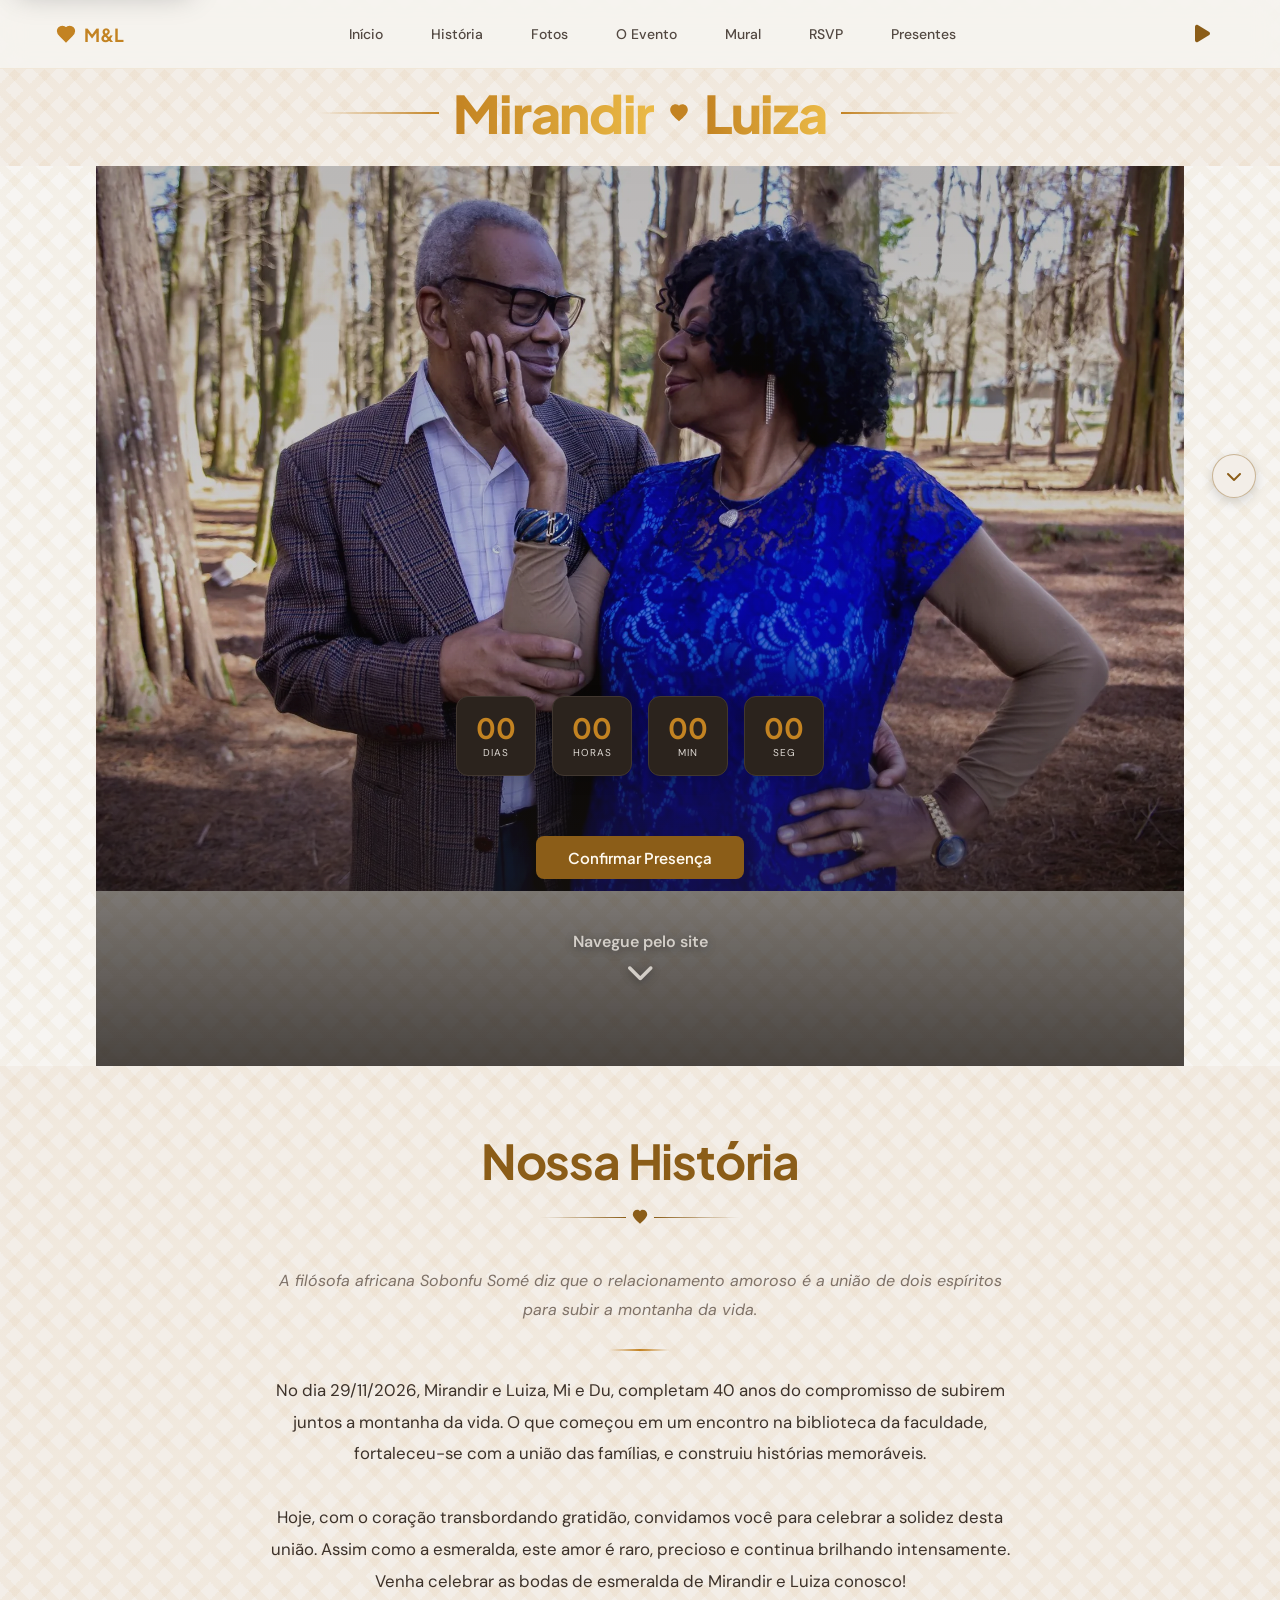
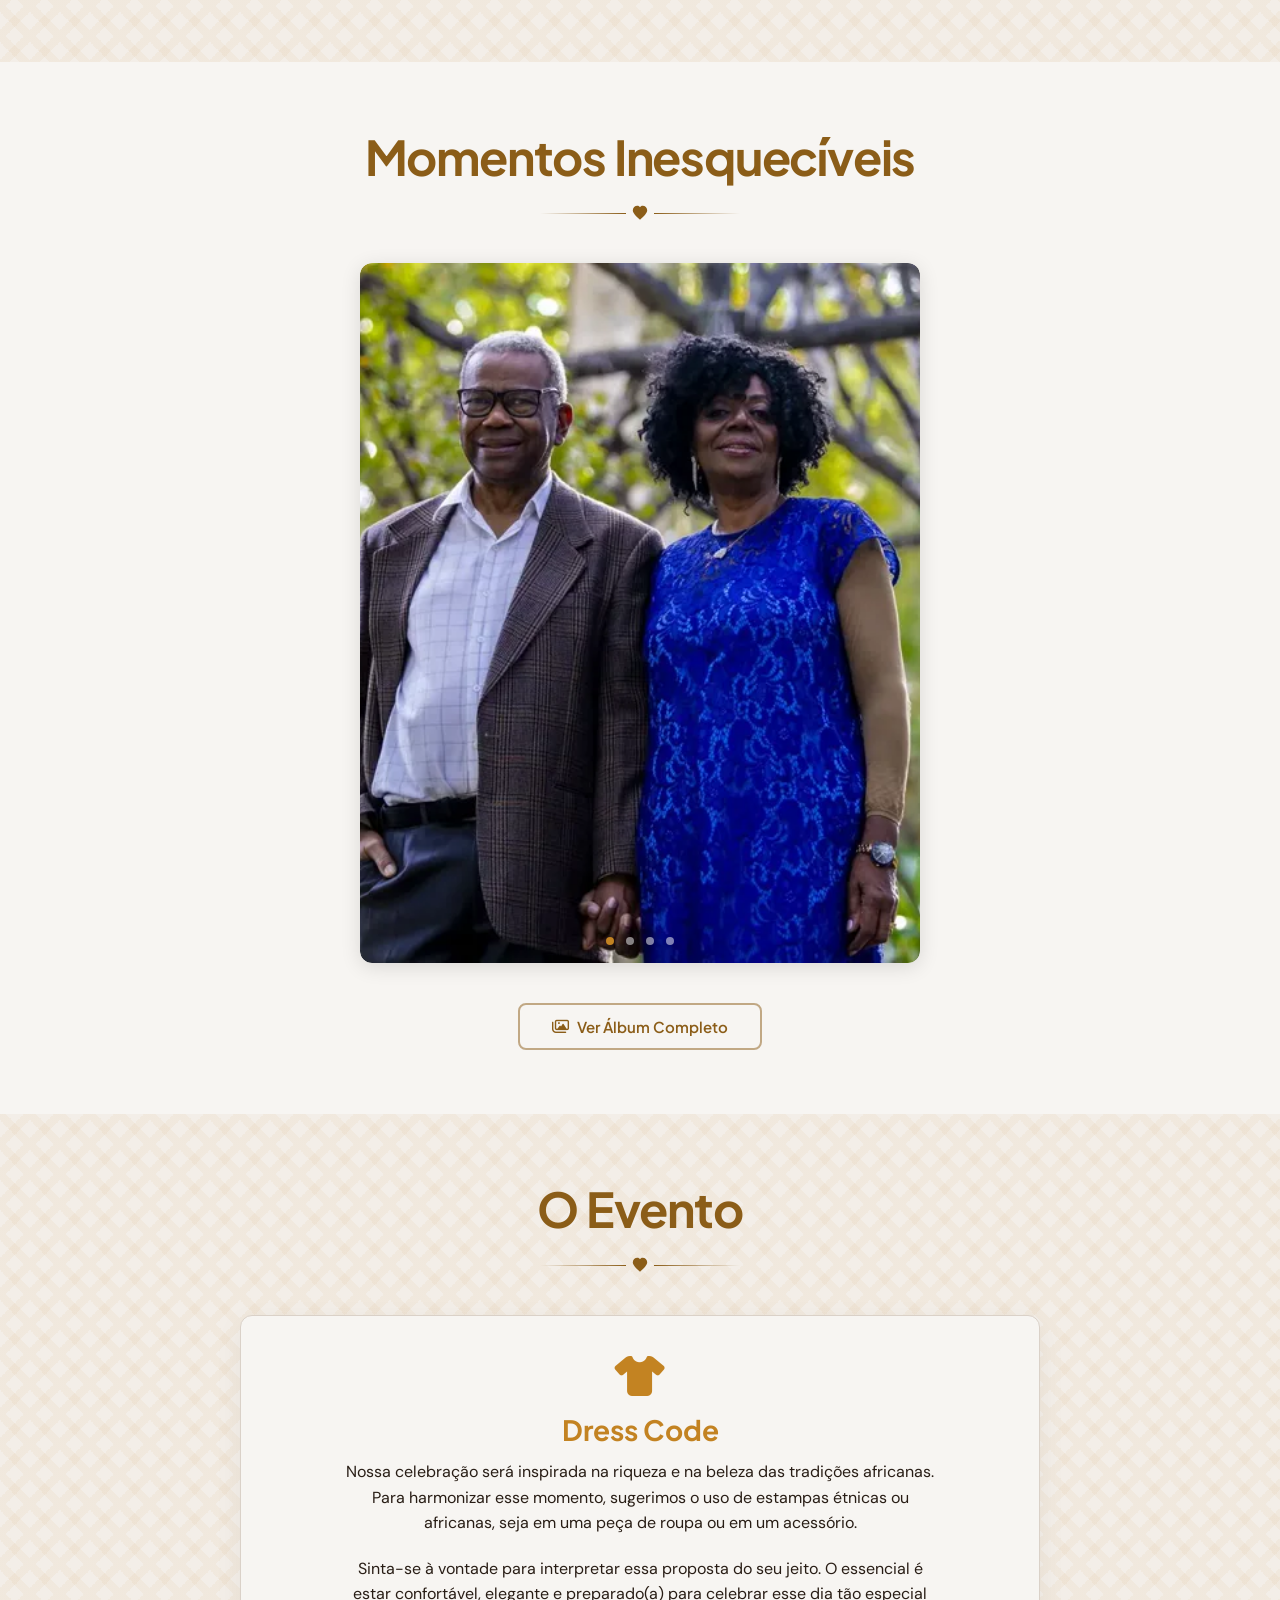
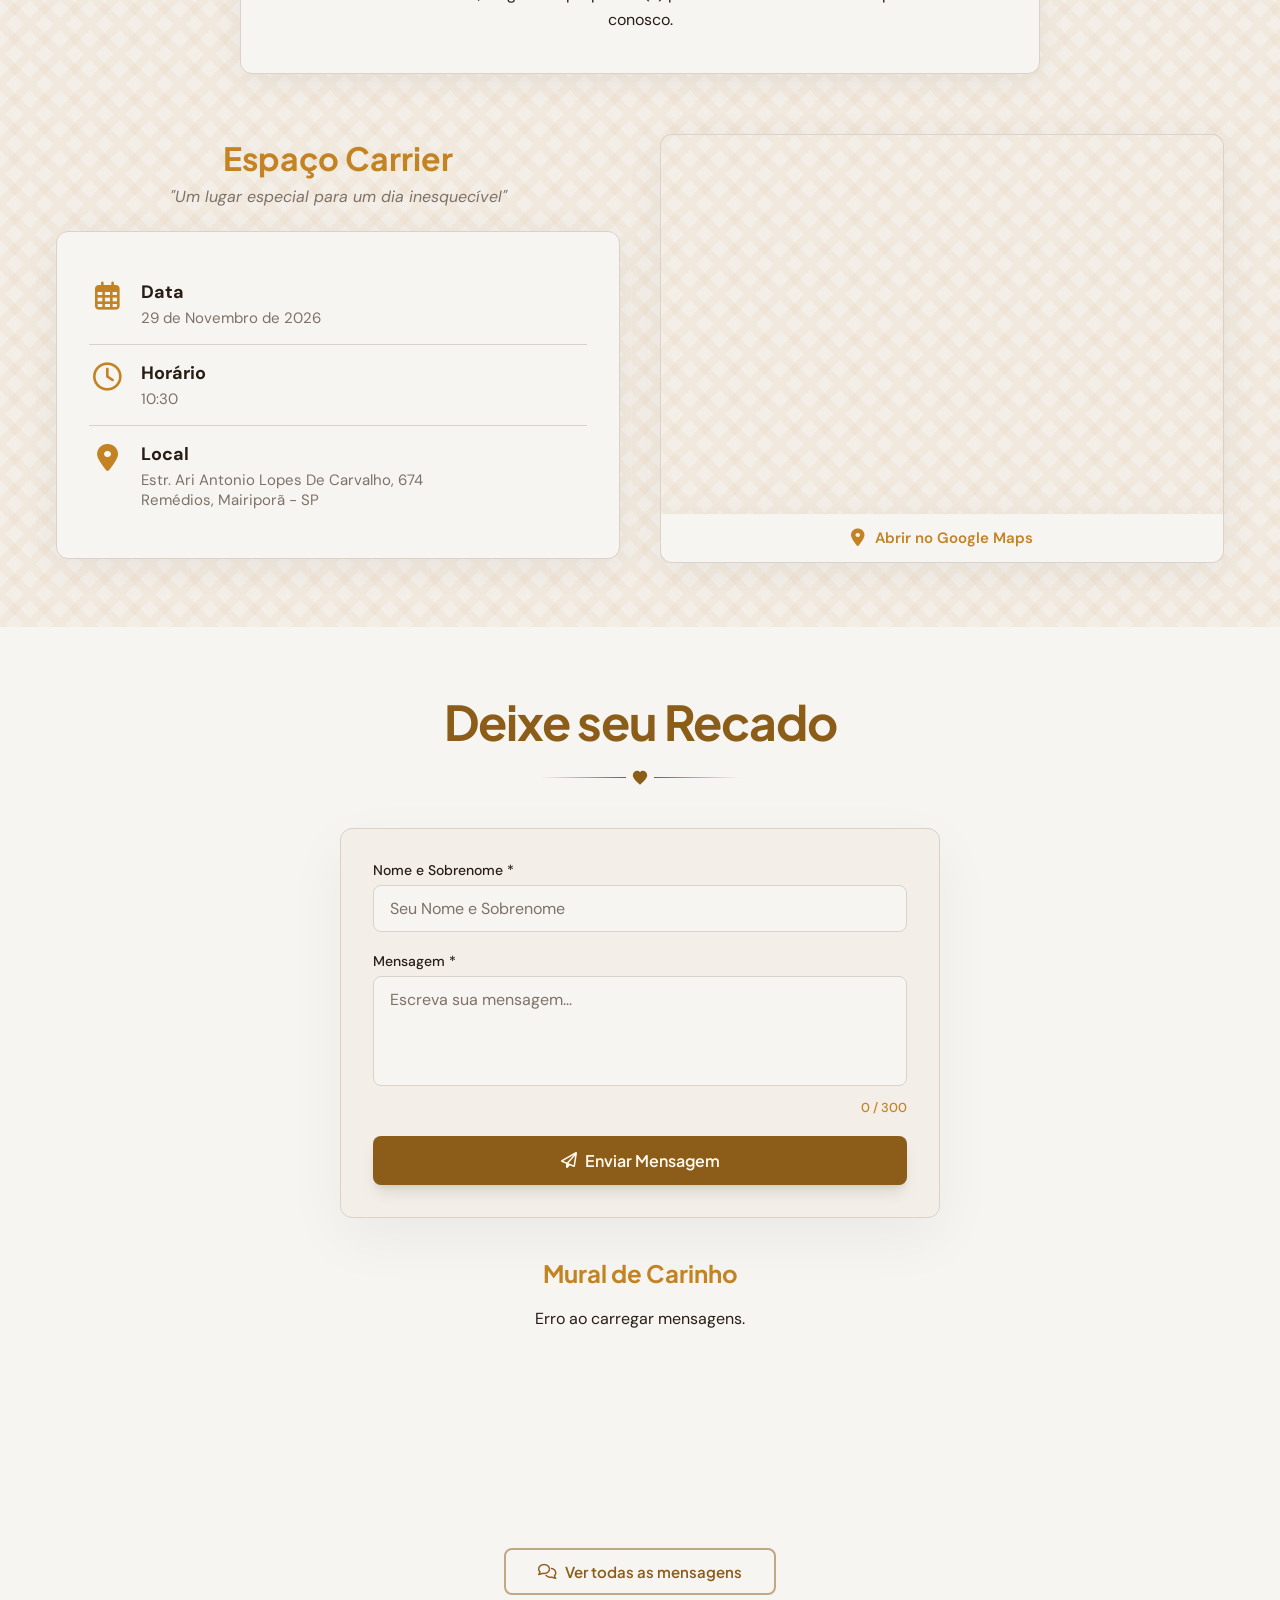
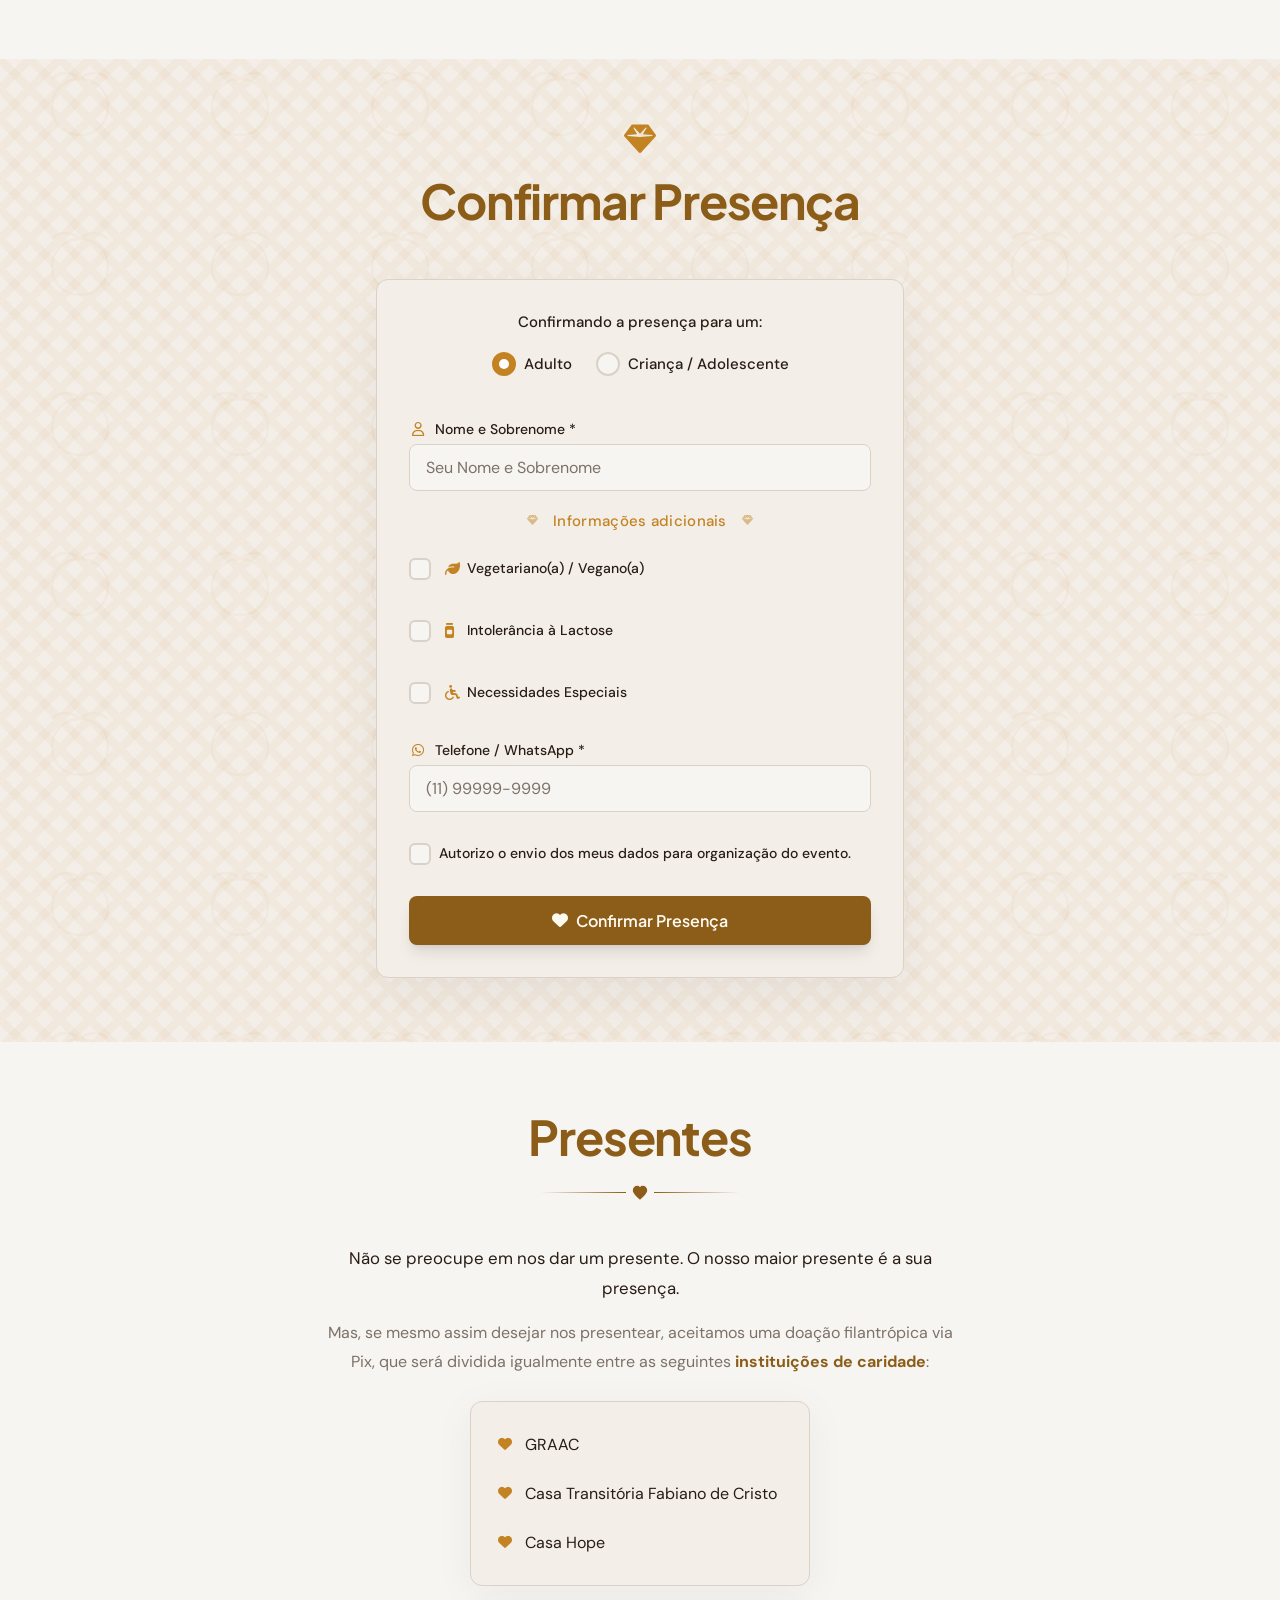
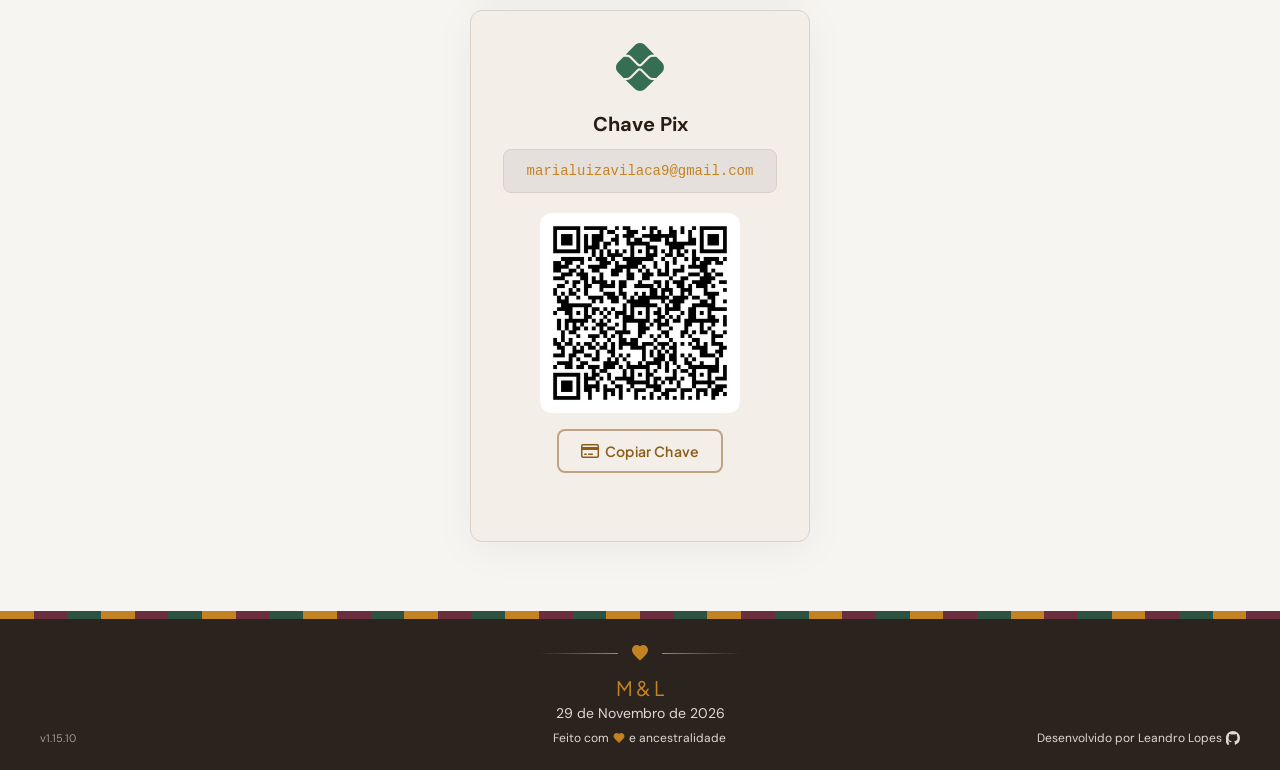
==== index.html @ 74cecc44 "site: Bodas de Esmeralda M&L v1.15.10 Convite estatico (index, galeria, mural) + nginx + README + ar" ====
<!DOCTYPE html>
<html lang="pt-BR">
<head>
    <meta charset="UTF-8">
    <meta name="viewport" content="width=device-width, initial-scale=1.0, viewport-fit=cover">
    <!-- CSP definida no servidor (nginx/security-headers.conf) -->
    <meta name="description" content="Bodas de Esmeralda - M & L celebram 40 anos de amor. Confirme sua presença e participe deste momento especial.">
    <title>Bodas de Esmeralda - M & L</title>
    <link rel="icon" href="./public/img/akoma.svg" type="image/svg+xml">

    <link rel="preconnect" href="https://fonts.googleapis.com">
    <link rel="preconnect" href="https://fonts.gstatic.com" crossorigin>
    <link rel="preconnect" href="https://cdnjs.cloudflare.com" crossorigin>
    <link rel="preload" as="image" href="./public/img/banner.webp" type="image/webp" media="(min-width: 481px)" fetchpriority="high">
    <link rel="preload" as="image" href="./public/img/banner_mobile.webp" type="image/webp" media="(max-width: 480px)" fetchpriority="high">
    <link href="https://fonts.googleapis.com/css2?family=DM+Sans:opsz,wght@9..40,400;9..40,500;9..40,600&family=Plus+Jakarta+Sans:wght@600;700;800&display=swap" rel="stylesheet">
    <link rel="preload" href="https://cdnjs.cloudflare.com/ajax/libs/font-awesome/6.4.0/css/all.min.css" as="style" integrity="sha384-iw3OoTErCYJJB9mCa8LNS2hbsQ7M3C0EpIsO/H5+EGAkPGc6rk+V8i04oW/K5xq0" crossorigin="anonymous">
    <link rel="stylesheet" href="https://cdnjs.cloudflare.com/ajax/libs/font-awesome/6.4.0/css/all.min.css" integrity="sha384-iw3OoTErCYJJB9mCa8LNS2hbsQ7M3C0EpIsO/H5+EGAkPGc6rk+V8i04oW/K5xq0" crossorigin="anonymous" media="print" onload="this.media='all'">
    <noscript><link rel="stylesheet" href="https://cdnjs.cloudflare.com/ajax/libs/font-awesome/6.4.0/css/all.min.css" integrity="sha384-iw3OoTErCYJJB9mCa8LNS2hbsQ7M3C0EpIsO/H5+EGAkPGc6rk+V8i04oW/K5xq0" crossorigin="anonymous"></noscript>
    <link rel="stylesheet" href="./src/css/main.css">
</head>
<body>
    <a class="skip-link" href="#conteudo">Pular para conteúdo</a>

    <div id="splash" class="splash">
        <div class="splash-pattern"></div>
        <div class="splash-content">
            <i aria-hidden="true" class="fas fa-gem splash-gem"></i>
            <h1 class="splash-names gold-shimmer">M & L</h1>
            <p class="splash-sub">Bodas de Esmeralda · 40 Anos</p>
            <div class="splash-bar"><div class="splash-bar-fill"></div></div>
        </div>
    </div>

    <audio id="bg-music" loop preload="none">
        <source src="./public/media/andanca-beth-carvalho.mp3" type="audio/mpeg">
    </audio>

    <header class="navbar" id="navbar">
        <div class="container nav-inner">
            <div class="logo">
                <a href="#inicio" class="nav-logo"><svg aria-hidden="true" focusable="false" xmlns="http://www.w3.org/2000/svg" width="20" height="20" viewBox="0 0 24 24" fill="currentColor" stroke="currentColor" stroke-width="2"><path d="M19 14c1.49-1.46 3-3.21 3-5.5A5.5 5.5 0 0 0 16.5 3c-1.76 0-3 .5-4.5 2-1.5-1.5-2.74-2-4.5-2A5.5 5.5 0 0 0 2 8.5c0 2.3 1.5 4.05 3 5.5l7 7Z"/></svg>M&L</a>
            </div>
            <nav class="nav-menu desktop-menu" aria-label="Navegação principal">
                <a href="#inicio">Início</a>
                <a href="#historia">História</a>
                <a href="#fotos">Fotos</a>
                <a href="#evento">O Evento</a>
                <a href="#mensagens">Mural</a>
                <a href="#rsvp">RSVP</a>
                <a href="#presentes">Presentes</a>
            </nav>
            <div class="nav-actions">
                <button id="music-btn" class="music-control-nav" aria-label="Tocar Música"><i aria-hidden="true" class="fas fa-play"></i></button>
                <button class="nav-toggle" id="nav-toggle" aria-label="Abrir Menu" aria-expanded="false" aria-controls="nav-mobile"><i aria-hidden="true" class="fas fa-bars"></i></button>
            </div>
        </div>
        <nav class="nav-mobile" id="nav-mobile" aria-label="Menu móvel">
            <a href="#inicio">Início</a>
            <a href="#historia">História</a>
            <a href="#fotos">Fotos</a>
            <a href="#evento">O Evento</a>
            <a href="#mensagens">Mural</a>
            <a href="#rsvp">RSVP</a>
            <a href="#presentes">Presentes</a>
        </nav>
    </header>

    <section class="hero-title-area african-pattern" id="conteudo" tabindex="-1">
        <div class="container text-center">
            <div class="hero-title-divider">
                <span class="hero-divider-line hero-divider-left"></span>
                <span class="hero-title gold-shimmer">Mirandir</span>
                <svg aria-hidden="true" focusable="false" xmlns="http://www.w3.org/2000/svg" width="20" height="20" viewBox="0 0 100 100" fill="currentColor" class="hero-heart"><path d="M50 88 C25 65 10 50 10 35 C10 20 22 10 35 10 C42 10 48 14 50 18 C52 14 58 10 65 10 C78 10 90 20 90 35 C90 50 75 65 50 88Z"/></svg>
                <span class="hero-title gold-shimmer">Luiza</span>
                <span class="hero-divider-line hero-divider-right"></span>
            </div>
        </div>
    </section>

    <section id="inicio" class="hero african-pattern">
        <div class="hero-bg"></div>
        <div class="hero-overlay"></div>
        <div class="container hero-content reveal">

            <div class="countdown" id="countdown" role="timer" aria-label="Contagem regressiva para 29 de novembro de 2026 às 10h30" aria-live="off" aria-atomic="true">
                <div class="count-box"><span id="days">00</span><span class="count-label">Dias</span></div>
                <div class="count-box"><span id="hours">00</span><span class="count-label">Horas</span></div>
                <div class="count-box"><span id="minutes">00</span><span class="count-label">Min</span></div>
                <div class="count-box"><span id="seconds">00</span><span class="count-label">Seg</span></div>
            </div>
            <p id="countdown-status" class="visually-hidden" role="status" aria-live="polite">Contagem regressiva para 29 de novembro de 2026.</p>
            <a href="#rsvp" class="btn-primary btn-hero-rsvp">Confirmar Presença</a>
            <div class="hero-scroll-hint">
                <span>Navegue pelo site</span>
                <i aria-hidden="true" class="fas fa-chevron-down"></i>
            </div>
        </div>
    </section>

    <section id="historia" class="historia reveal african-pattern">
        <div class="container text-center">
            <h2 class="section-title gold-shimmer">Nossa História</h2>
            <div class="section-divider"></div>
            <div class="historia-text">
                <p class="historia-quote">A filósofa africana Sobonfu Somé diz que o relacionamento amoroso é a união de dois espíritos para subir a montanha da vida.</p>
                <div class="historia-separator"></div>
                <p>No dia 29/11/2026, Mirandir e Luiza, Mi e Du, completam 40 anos do compromisso de subirem juntos a montanha da vida. O que começou em um encontro na biblioteca da faculdade, fortaleceu-se com a união das famílias, e construiu histórias memoráveis.</p>
                <p>Hoje, com o coração transbordando gratidão, convidamos você para celebrar a solidez desta união. Assim como a esmeralda, este amor é raro, precioso e continua brilhando intensamente. Venha celebrar as bodas de esmeralda de Mirandir e Luiza conosco!</p>
            </div>
        </div>
    </section>

    <section id="fotos" class="fotos reveal">
        <div class="container">
            <div class="text-center">
                <h2 class="section-title gold-shimmer">Momentos Inesquecíveis</h2>
                <div class="section-divider"></div>
            </div>
            <div class="gallery-slideshow" id="gallery-grid" role="region" aria-roledescription="carrossel" aria-label="Fotos do casal">
                <div class="slideshow-track">
                    <div class="gallery-item slideshow-slide active" tabindex="0" role="button" aria-label="Ampliar foto 1 do casal"><img src="./public/img/inicio/1.webp" srcset="./public/img/inicio/1-480.webp 480w, ./public/img/inicio/1-800.webp 800w, ./public/img/inicio/1.webp 1200w" sizes="(max-width: 560px) 100vw, 560px" width="1200" height="800" decoding="async" alt="Foto 1 do casal" loading="lazy"><div class="gallery-overlay"><i aria-hidden="true" class="fas fa-search-plus"></i></div></div>
                    <div class="gallery-item slideshow-slide" tabindex="0" role="button" aria-label="Ampliar foto 2 do casal"><img src="./public/img/inicio/2.webp" srcset="./public/img/inicio/2-480.webp 480w, ./public/img/inicio/2-800.webp 800w, ./public/img/inicio/2.webp 1200w" sizes="(max-width: 560px) 100vw, 560px" width="1200" height="800" decoding="async" alt="Foto 2 do casal" loading="lazy"><div class="gallery-overlay"><i aria-hidden="true" class="fas fa-search-plus"></i></div></div>
                    <div class="gallery-item slideshow-slide" tabindex="0" role="button" aria-label="Ampliar foto 3 do casal"><img src="./public/img/inicio/3.webp" srcset="./public/img/inicio/3-480.webp 480w, ./public/img/inicio/3-800.webp 800w, ./public/img/inicio/3.webp 800w" sizes="(max-width: 560px) 100vw, 560px" width="800" height="1200" decoding="async" alt="Foto 3 do casal" loading="lazy"><div class="gallery-overlay"><i aria-hidden="true" class="fas fa-search-plus"></i></div></div>
                    <div class="gallery-item slideshow-slide" tabindex="0" role="button" aria-label="Ampliar foto 4 do casal"><img src="./public/img/inicio/4.webp" srcset="./public/img/inicio/4-480.webp 480w, ./public/img/inicio/4-800.webp 800w, ./public/img/inicio/4.webp 1200w" sizes="(max-width: 560px) 100vw, 560px" width="1200" height="800" decoding="async" alt="Foto 4 do casal" loading="lazy"><div class="gallery-overlay"><i aria-hidden="true" class="fas fa-search-plus"></i></div></div>
                </div>
                <button type="button" class="slideshow-prev" aria-label="Foto anterior" aria-controls="gallery-grid"><i aria-hidden="true" class="fas fa-chevron-left"></i></button>
                <button type="button" class="slideshow-next" aria-label="Próxima foto" aria-controls="gallery-grid"><i aria-hidden="true" class="fas fa-chevron-right"></i></button>
                <div class="slideshow-dots" role="tablist" aria-label="Escolher foto">
                    <button type="button" class="dot active" role="tab" aria-selected="true" aria-label="Ir para foto 1"></button>
                    <button type="button" class="dot" role="tab" aria-selected="false" aria-label="Ir para foto 2" tabindex="-1"></button>
                    <button type="button" class="dot" role="tab" aria-selected="false" aria-label="Ir para foto 3" tabindex="-1"></button>
                    <button type="button" class="dot" role="tab" aria-selected="false" aria-label="Ir para foto 4" tabindex="-1"></button>
                </div>
            </div>
            <div class="text-center gallery-cta">
                <a href="galeria" class="btn-outline"><i aria-hidden="true" class="far fa-images"></i> Ver Álbum Completo</a>
            </div>
        </div>
    </section>

    <section id="evento" class="evento reveal african-pattern">
        <div class="container">
            <div class="text-center">
                <h2 class="section-title gold-shimmer">O Evento</h2>
                <div class="section-divider"></div>
            </div>

            <div class="dress-code reveal">
                <i aria-hidden="true" class="fas fa-tshirt dress-code-icon"></i>
                <h3>Dress Code</h3>
                <p>Nossa celebração será inspirada na riqueza e na beleza das tradições africanas. Para harmonizar esse momento, sugerimos o uso de estampas étnicas ou africanas, seja em uma peça de roupa ou em um acessório.</p>
                <p>Sinta-se à vontade para interpretar essa proposta do seu jeito. O essencial é estar confortável, elegante e preparado(a) para celebrar esse dia tão especial conosco.</p>
            </div>

            <div class="evento-layout">
                <div class="evento-info">
                    <h3>Espaço Carrier</h3>
                    <p class="evento-quote">"Um lugar especial para um dia inesquecível"</p>
                    <div class="evento-card">
                        <div class="evento-row"><i aria-hidden="true" class="far fa-calendar-alt"></i><div><h4>Data</h4><p>29 de Novembro de 2026</p></div></div>
                        <div class="evento-row"><i aria-hidden="true" class="far fa-clock"></i><div><h4>Horário</h4><p>10:30</p></div></div>
                        <div class="evento-row"><i aria-hidden="true" class="fas fa-map-marker-alt"></i><div><h4>Local</h4><p>Estr. Ari Antonio Lopes De Carvalho, 674<br>Remédios, Mairiporã - SP</p></div></div>
                    </div>
                </div>
                <div class="evento-map-wrapper">
                    <div class="evento-map">
                        <iframe src="https://www.google.com/maps/embed?pb=!1m18!1m12!1m3!1d3658.917961914101!2d-46.52113722543329!3d-23.261838850684714!2m3!1f0!2f0!3f0!3m2!1i1024!2i768!4f13.1!3m3!1m2!1s0x94ceecca5fed8b2b%3A0x9acc98c808e44763!2sEspa%C3%A7o%20Carrier!5e0!3m2!1spt-BR!2sbr!4v1714493393282!5m2!1spt-BR!2sbr" allowfullscreen="" loading="lazy" referrerpolicy="no-referrer-when-downgrade" title="Mapa do Espaço Carrier"></iframe>
                    </div>
                    <a href="https://www.google.com/maps/search/?api=1&query=Espa%C3%A7o+Carrier+Mairipor%C3%A3+SP" target="_blank" rel="noopener" class="btn-maps-directions">
                        <i aria-hidden="true" class="fas fa-map-marker-alt"></i> Abrir no Google Maps
                    </a>
                </div>
            </div>
        </div>
    </section>

    <section id="mensagens" class="mural-section reveal">
        <div class="container text-center">
            <h2 class="section-title gold-shimmer">Deixe seu Recado</h2>
            <div class="section-divider"></div>

            <form id="msg-form" class="custom-form mural-form" novalidate>
                <div id="msg-erros" class="form-error-summary" role="alert" tabindex="-1" hidden></div>
                <div class="form-group">
                    <label for="msg-nome">Nome e Sobrenome *</label>
                    <input type="text" id="msg-nome" class="form-input" required placeholder="Seu Nome e Sobrenome" aria-describedby="msg-nome-erro" aria-invalid="false" maxlength="100" autocomplete="name">
                    <p id="msg-nome-erro" class="form-error" hidden>Informe seu nome e sobrenome.</p>
                </div>
                <div class="form-group">
                    <label for="msg-texto">Mensagem *</label>
                    <textarea id="msg-texto" rows="4" class="form-input" required maxlength="300" placeholder="Escreva sua mensagem..." aria-describedby="msg-texto-erro char-count" aria-invalid="false"></textarea>
                    <div id="char-count" class="char-counter" aria-live="polite">0 / 300</div>
                    <p id="msg-texto-erro" class="form-error" hidden>Escreva sua mensagem para o casal.</p>
                </div>
                <button type="submit" class="btn-primary btn-submit"><i aria-hidden="true" class="far fa-paper-plane"></i> Enviar Mensagem</button>
            </form>

            <h3 class="mural-subtitle">Mural de Carinho</h3>
            <div id="mural-container" class="mural-grid" data-limit="4">
                <p><i aria-hidden="true" class="fas fa-spinner fa-spin"></i> Carregando mensagens...</p>
            </div>

            <div class="text-center mural-cta">
                <a href="mural" class="btn-outline"><i aria-hidden="true" class="far fa-comments"></i> Ver todas as mensagens</a>
            </div>
        </div>
    </section>

    <section id="rsvp" class="rsvp reveal african-pattern">
        <div class="rsvp-bg"></div>
        <div class="container rsvp-inner">
            <div class="rsvp-header">
                <i aria-hidden="true" class="fas fa-gem rsvp-icon"></i>
                <h2 class="gold-shimmer">Confirmar Presença</h2>
            </div>
            <form id="rsvp-form" class="custom-form" novalidate>
                <div id="rsvp-erros" class="form-error-summary" role="alert" tabindex="-1" hidden></div>
                <div class="form-group radio-group-centered">
                    <label>Confirmando a presença para um:</label>
                    <div class="checkbox-group">
                        <label class="custom-radio"><input type="radio" name="tipo_convidado" id="radio-adulto" value="Adulto" checked><span class="radiomark"></span> Adulto</label>
                        <label class="custom-radio"><input type="radio" name="tipo_convidado" id="radio-crianca" value="Crianca"><span class="radiomark"></span> Criança / Adolescente</label>
                    </div>
                </div>

                <div id="bloco-adulto" class="fade-in">
                    <div class="form-group"><label for="nome-adulto"><i aria-hidden="true" class="far fa-user"></i> Nome e Sobrenome *</label><input type="text" id="nome-adulto" class="form-input" required placeholder="Seu Nome e Sobrenome" aria-describedby="nome-adulto-erro" aria-invalid="false" maxlength="120" autocomplete="name"><p id="nome-adulto-erro" class="form-error" hidden>Informe seu nome e sobrenome.</p></div>
                </div>

                <div id="bloco-crianca" class="bloco-crianca hidden">
                    <div class="form-group"><label for="nome-crianca"><i aria-hidden="true" class="fas fa-child"></i> Nome da Criança/Adolescente *</label><input type="text" id="nome-crianca" class="form-input" placeholder="Nome e Sobrenome" aria-describedby="nome-crianca-erro" aria-invalid="false" maxlength="120"><p id="nome-crianca-erro" class="form-error" hidden>Informe o nome da criança/adolescente.</p></div>
                    <div class="form-group">
                        <label for="idade-crianca"><i aria-hidden="true" class="fas fa-birthday-cake"></i> Idade *</label>
                        <select id="idade-crianca" class="form-input" aria-describedby="idade-crianca-erro" aria-invalid="false">
                            <option value="" selected disabled>Selecione a idade</option>
                            <option value="Menos de 1 ano">Menos de 1 ano</option>
                            <option value="1 ano">1 ano</option>
                            <option value="2 anos">2 anos</option>
                            <option value="3 anos">3 anos</option>
                            <option value="4 anos">4 anos</option>
                            <option value="5 anos">5 anos</option>
                            <option value="6 anos">6 anos</option>
                            <option value="7 anos">7 anos</option>
                            <option value="8 anos">8 anos</option>
                            <option value="9 anos">9 anos</option>
                            <option value="10 anos">10 anos</option>
                            <option value="11 anos">11 anos</option>
                            <option value="12 anos">12 anos</option>
                            <option value="13 anos">13 anos</option>
                            <option value="14 anos">14 anos</option>
                            <option value="15 anos">15 anos</option>
                            <option value="16 anos">16 anos</option>
                            <option value="17 anos">17 anos</option>
                        </select>
                        <p id="idade-crianca-erro" class="form-error" hidden>Selecione a idade.</p>
                    </div>
                    <div class="form-group"><label for="nome-responsavel"><i aria-hidden="true" class="fas fa-user-shield"></i> Nome do Responsável *</label><input type="text" id="nome-responsavel" class="form-input" placeholder="Nome do adulto responsável" aria-describedby="nome-responsavel-erro" aria-invalid="false" maxlength="120"><p id="nome-responsavel-erro" class="form-error" hidden>Informe o nome do responsável.</p></div>
                </div>

                <div class="form-group">
                    <label class="info-label-decorated">
                        <i aria-hidden="true" class="fas fa-gem"></i>
                        <span>Informações adicionais</span>
                        <i aria-hidden="true" class="fas fa-gem"></i>
                    </label>
                    <div class="checkbox-group checkbox-group-vertical">
                        <label class="custom-checkbox"><input type="checkbox" id="chk-vegetariano" value="Vegetariano(a) / Vegano(a)"><span class="checkmark"></span> <span class="chk-label"><i aria-hidden="true" class="fas fa-leaf pcd-icon"></i>Vegetariano(a) / Vegano(a)</span></label>
                        <label class="custom-checkbox"><input type="checkbox" id="chk-gluten" value="Intolerância à Lactose"><span class="checkmark"></span> <span class="chk-label"><i aria-hidden="true" class="fas fa-jar pcd-icon"></i>Intolerância à Lactose</span></label>
                        <label class="custom-checkbox"><input type="checkbox" id="chk-pcd" value="Necessidades Especiais"><span class="checkmark"></span> <span class="chk-label"><i aria-hidden="true" class="fas fa-wheelchair pcd-icon"></i>Necessidades Especiais</span></label>
                    </div>
                </div>

                <div class="form-group"><label for="contato"><i aria-hidden="true" class="fab fa-whatsapp"></i> Telefone / WhatsApp *</label><input type="tel" id="contato" class="form-input" required placeholder="(11) 99999-9999" maxlength="15" aria-describedby="contato-erro" aria-invalid="false" autocomplete="tel" inputmode="tel"><p id="contato-erro" class="form-error" hidden>Informe um telefone/WhatsApp válido com DDD.</p></div>

                <div class="form-group">
                    <label class="custom-checkbox lgpd-consent">
                        <input type="checkbox" id="lgpd-consent" aria-describedby="lgpd-erro" aria-invalid="false">
                        <span class="checkmark"></span>
                        Autorizo o envio dos meus dados para organização do evento.
                    </label>
                    <p id="lgpd-erro" class="form-error" hidden>É preciso autorizar o uso dos dados para confirmar presença.</p>
                </div>

                <button type="submit" class="btn-primary btn-submit"><i aria-hidden="true" class="fas fa-heart"></i> Confirmar Presença</button>

                <div id="rsvp-success-action" class="hidden rsvp-success-box"></div>
                <div id="rsvp-msg-action" class="hidden rsvp-success-box">
                    <h3 class="rsvp-success-title">Deixe uma mensagem carinhosa para o Casal<span class="rsvp-heart"><i aria-hidden="true" class="far fa-comment-dots"></i></span></h3>
                    <a href="#mensagens" class="btn-outline rsvp-success-link">Envie a Sua Mensagem</a>
                </div>
            </form>
        </div>
    </section>

    <section id="presentes" class="presentes reveal">
        <div class="container text-center">
            <h2 class="section-title gold-shimmer">Presentes</h2>
            <div class="section-divider"></div>
            <p class="presentes-desc">Não se preocupe em nos dar um presente. O nosso maior presente é a sua presença.</p>
            <p class="presentes-desc-sub">Mas, se mesmo assim desejar nos presentear, aceitamos uma doação filantrópica via Pix, que será dividida igualmente entre as seguintes <strong class="gold-shimmer">instituições de caridade</strong>:</p>
            <div class="instituicoes-card">
                <ul class="instituicoes-list">
                <li><i aria-hidden="true" class="fas fa-heart"></i> GRAAC</li>
                <li><i aria-hidden="true" class="fas fa-heart"></i> Casa Transitória Fabiano de Cristo</li>
                <li><i aria-hidden="true" class="fas fa-heart"></i> Casa Hope</li>
                </ul>
            </div>
            <div class="pix-card" id="pix-card"></div>
        </div>
    </section>

    <script defer src="https://cdn.jsdelivr.net/npm/canvas-confetti@1.9.3/dist/confetti.browser.min.js"></script>
    <script type="module" src="./src/js/pages/home.js"></script>
</body>
</html>
---- src/css/main.css ----
@import url('./base/variables.css');
@import url('./base/reset.css');

@import url('./components/buttons.css');
@import url('./components/forms.css');
@import url('./components/toast.css');
@import url('./components/navbar.css');
@import url('./components/footer.css');
@import url('./components/dialog.css');

@import url('./sections/hero.css');
@import url('./sections/history.css');
@import url('./sections/gallery.css');
@import url('./sections/event.css');
@import url('./sections/mural.css');
@import url('./sections/rsvp.css');
@import url('./sections/presents.css');
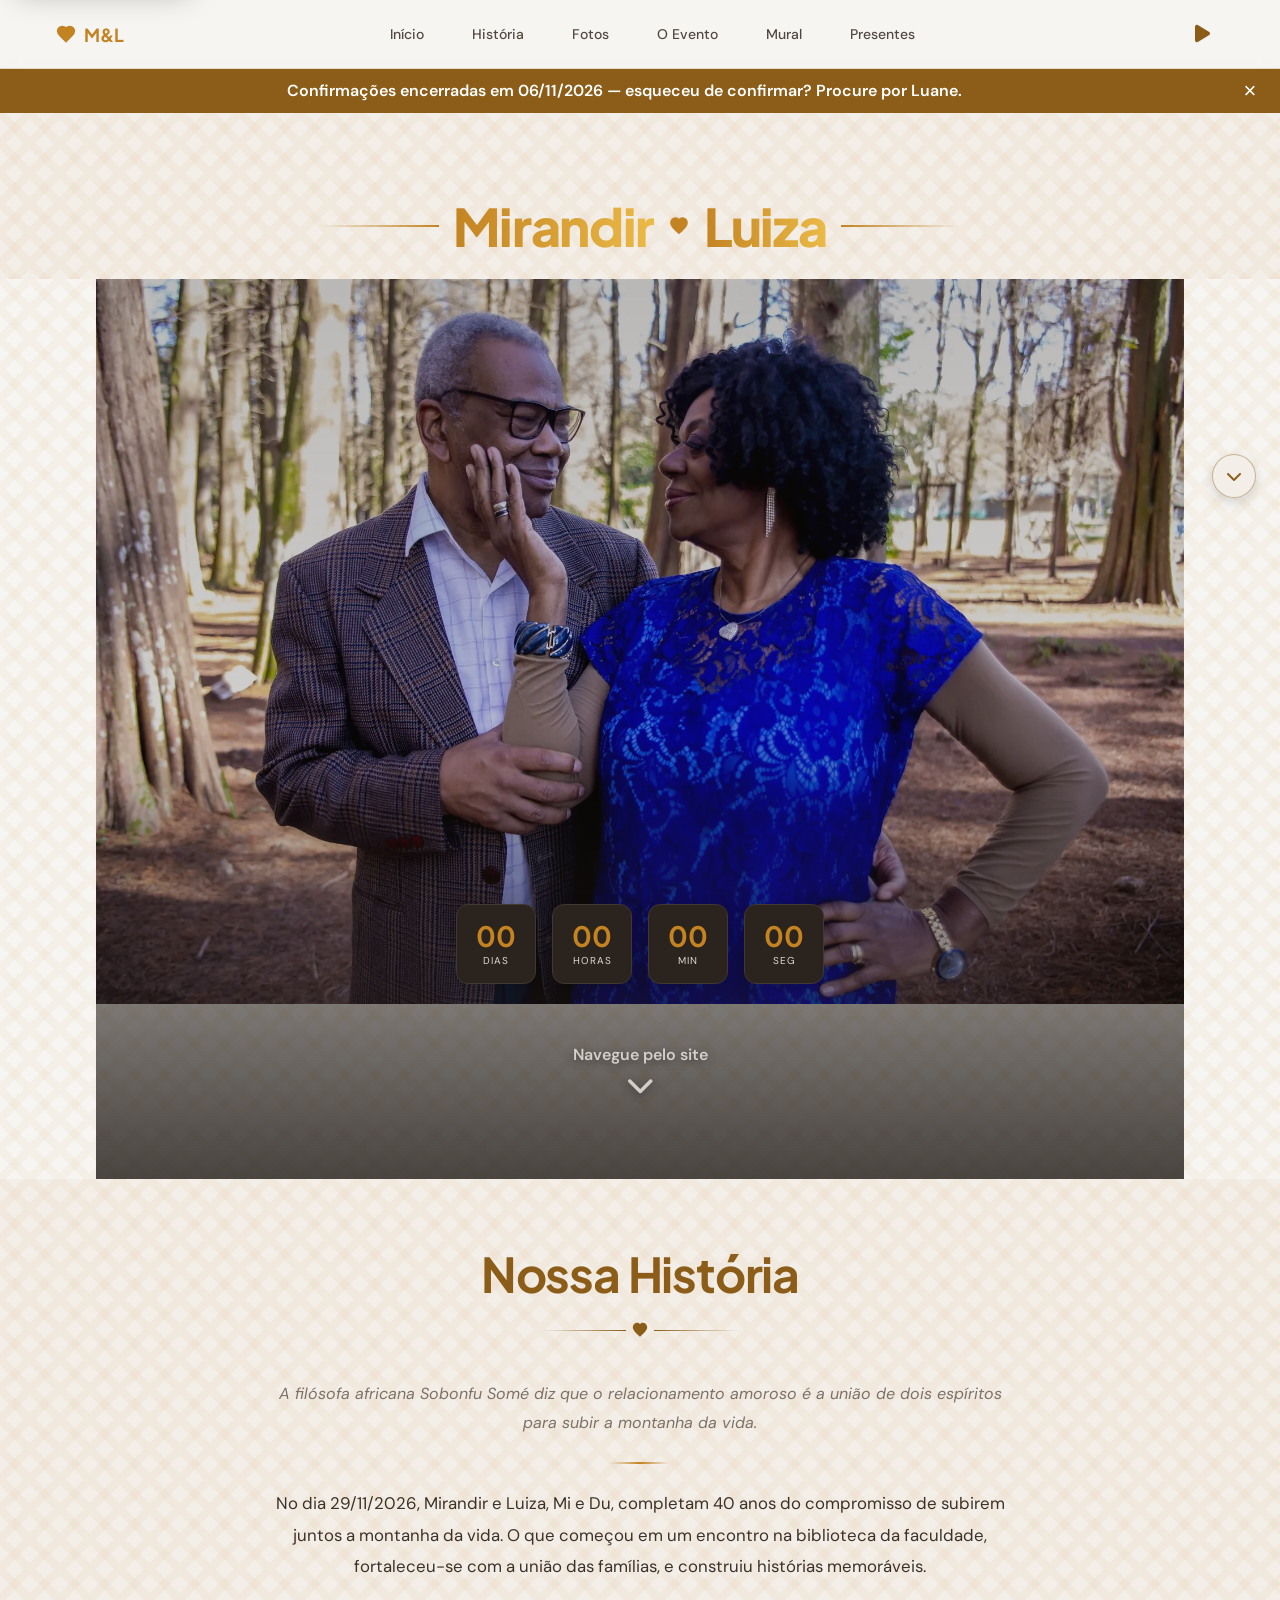
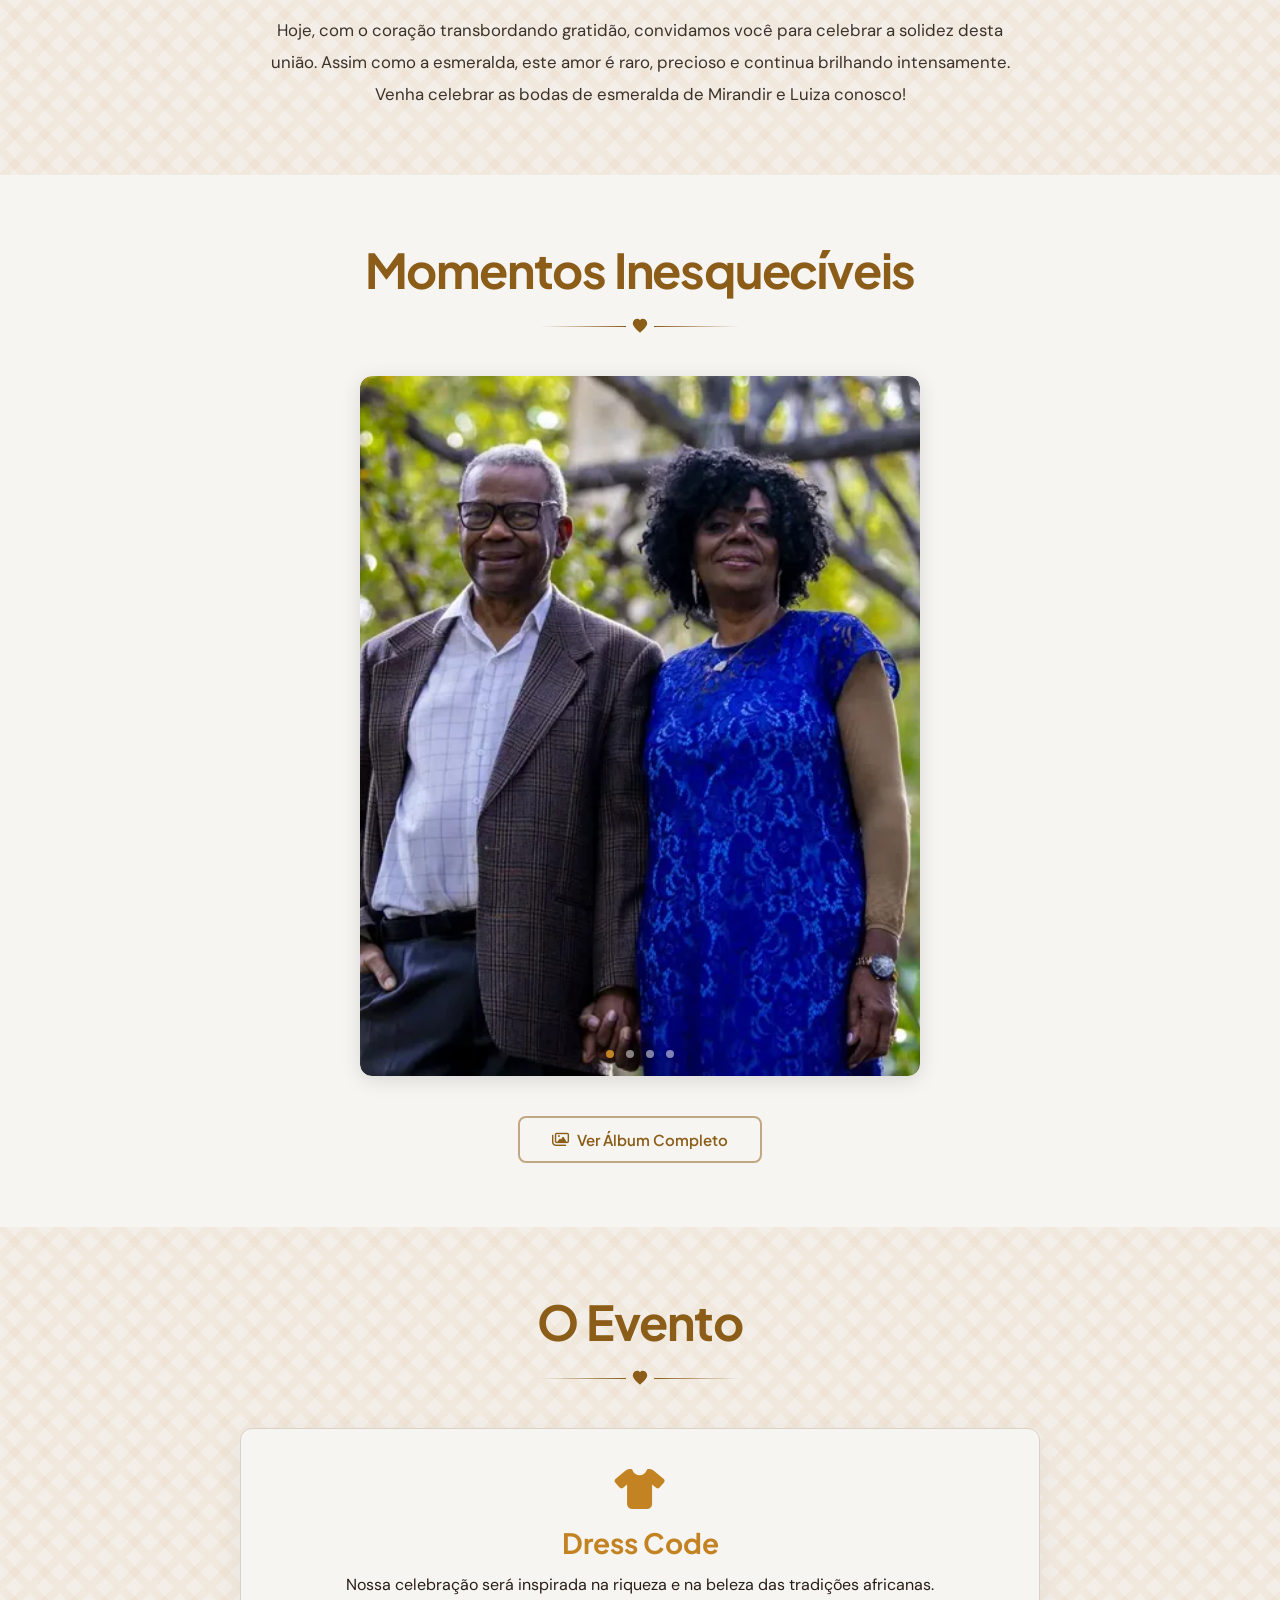
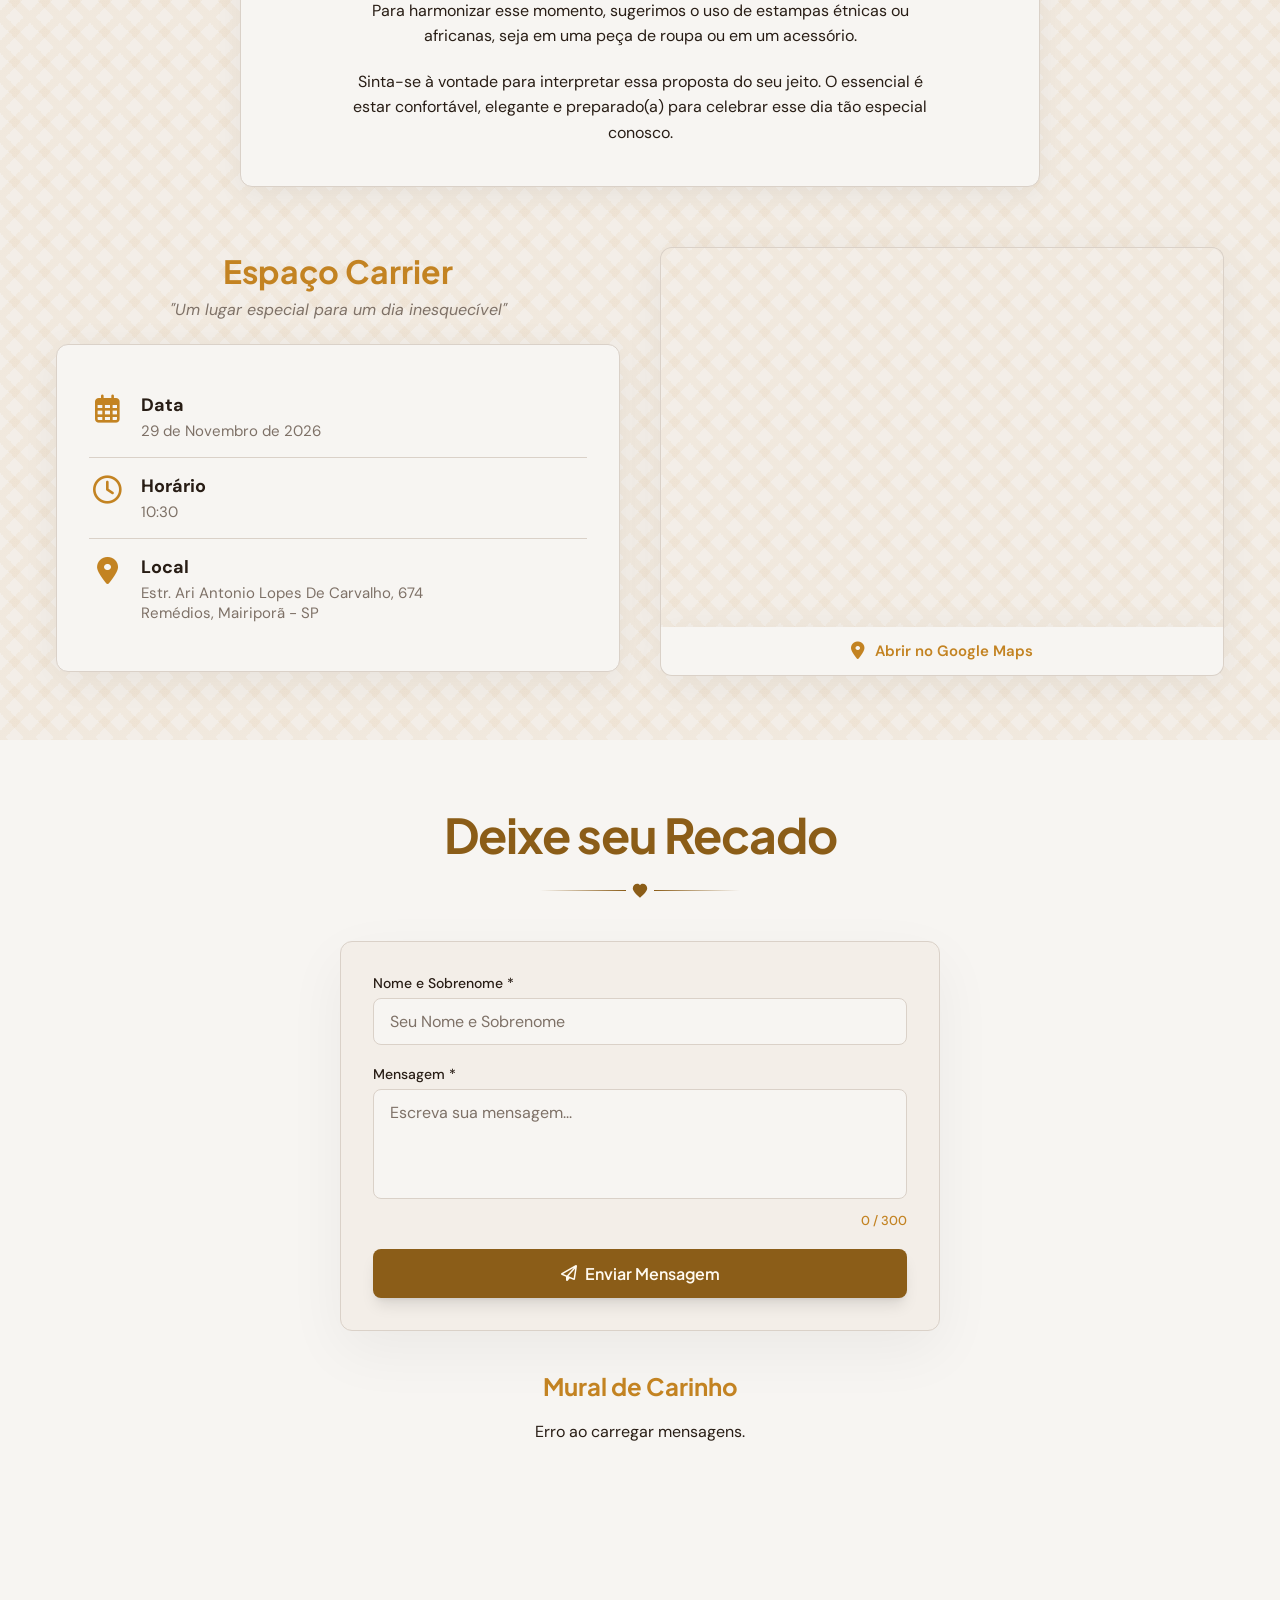
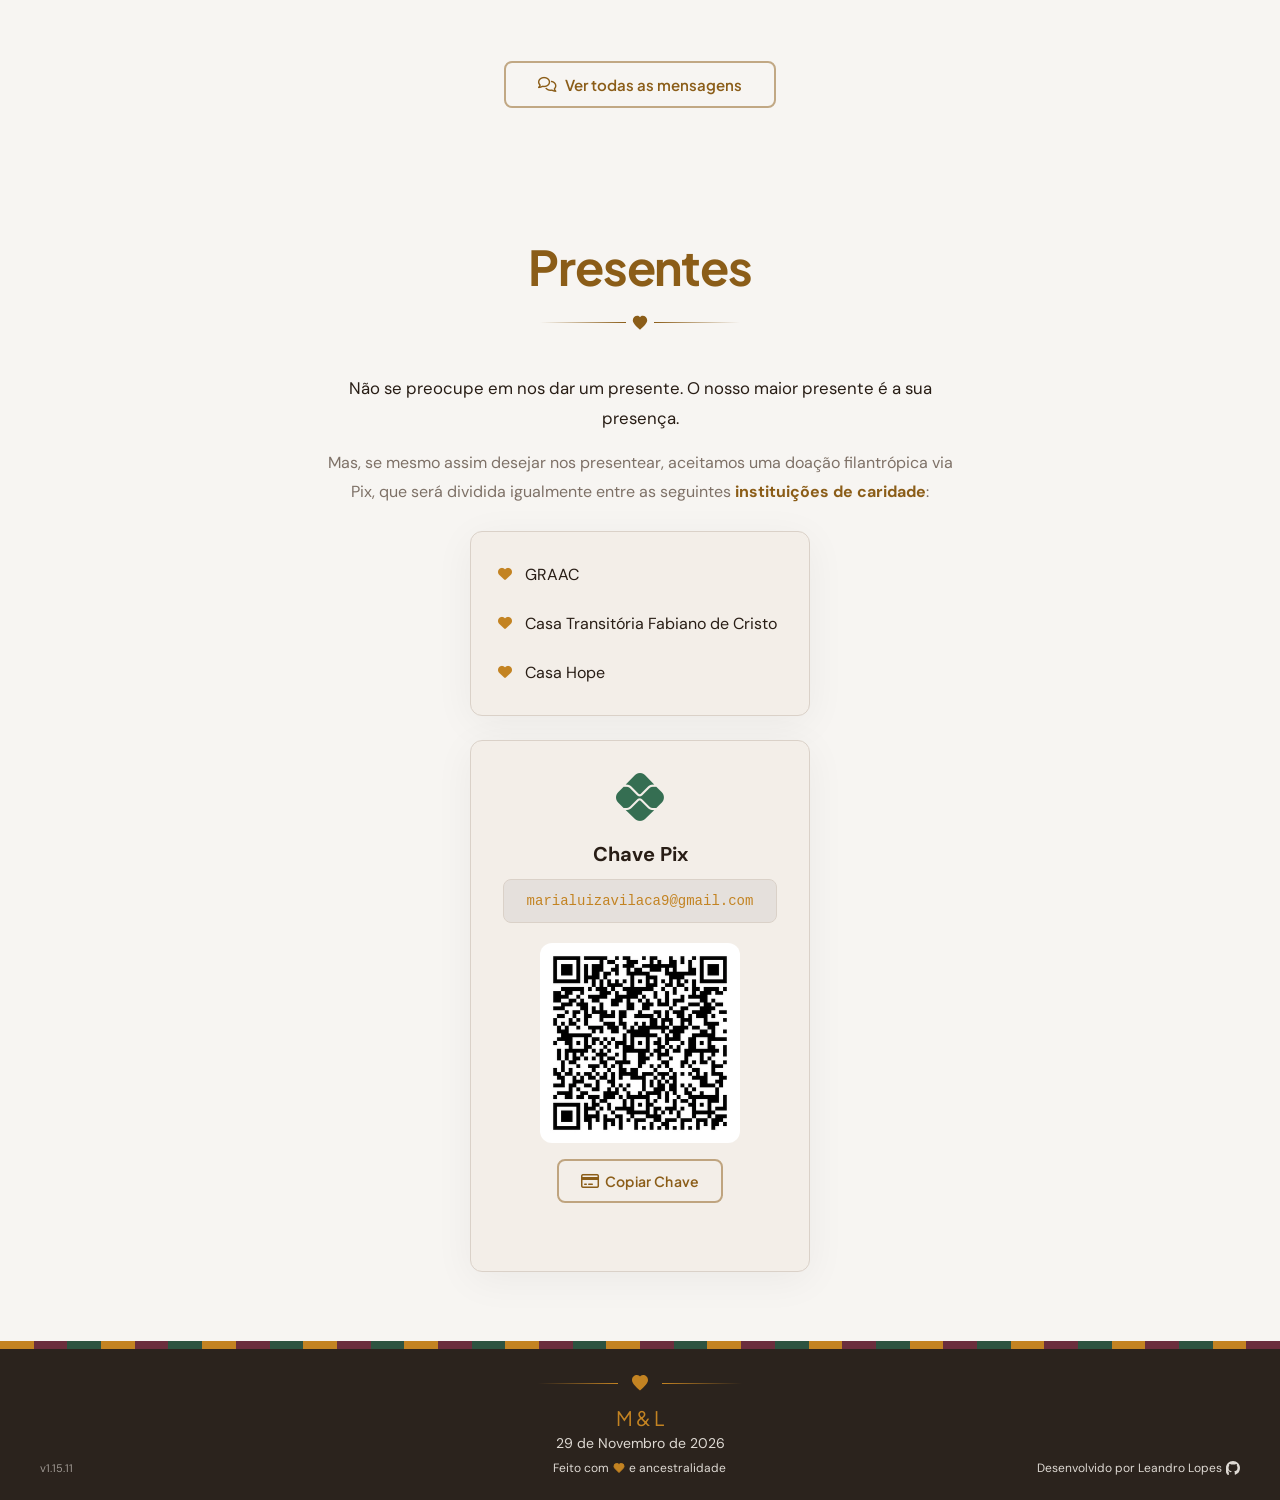
==== commit 9fcb30a8: "feat: encerra RSVP e publica v1.15.11 Faixa de aviso dispensavel nas 3 paginas. RSVP, links, hero e " ====
--- a/index.html
+++ b/index.html
@@ -47,7 +47,7 @@
                 <a href="#fotos">Fotos</a>
                 <a href="#evento">O Evento</a>
                 <a href="#mensagens">Mural</a>
-                <a href="#rsvp">RSVP</a>
+                <a href="#rsvp" hidden>RSVP</a>
                 <a href="#presentes">Presentes</a>
             </nav>
             <div class="nav-actions">
@@ -61,10 +61,15 @@
             <a href="#fotos">Fotos</a>
             <a href="#evento">O Evento</a>
             <a href="#mensagens">Mural</a>
-            <a href="#rsvp">RSVP</a>
+            <a href="#rsvp" hidden>RSVP</a>
             <a href="#presentes">Presentes</a>
         </nav>
     </header>
+
+    <div id="aviso-rsvp" role="status" style="margin-top:68px;background:#8b5d18;color:#fff;text-align:center;padding:12px 48px 12px 16px;font-weight:600;position:relative;">
+        Confirmações encerradas em 06/11/2026 — esqueceu de confirmar? Procure por Luane.
+        <button type="button" aria-label="Fechar aviso" onclick="document.getElementById('aviso-rsvp').hidden=true" style="position:absolute;right:8px;top:50%;transform:translateY(-50%);width:44px;height:44px;background:transparent;border:0;color:#fff;font-size:22px;cursor:pointer;">×</button>
+    </div>
 
     <section class="hero-title-area african-pattern" id="conteudo" tabindex="-1">
         <div class="container text-center">
@@ -90,7 +95,7 @@
                 <div class="count-box"><span id="seconds">00</span><span class="count-label">Seg</span></div>
             </div>
             <p id="countdown-status" class="visually-hidden" role="status" aria-live="polite">Contagem regressiva para 29 de novembro de 2026.</p>
-            <a href="#rsvp" class="btn-primary btn-hero-rsvp">Confirmar Presença</a>
+            <a href="#rsvp" class="btn-primary btn-hero-rsvp" hidden>Confirmar Presença</a>
             <div class="hero-scroll-hint">
                 <span>Navegue pelo site</span>
                 <i aria-hidden="true" class="fas fa-chevron-down"></i>
@@ -207,7 +212,7 @@
         </div>
     </section>
 
-    <section id="rsvp" class="rsvp reveal african-pattern">
+    <section id="rsvp" class="rsvp reveal african-pattern" hidden>
         <div class="rsvp-bg"></div>
         <div class="container rsvp-inner">
             <div class="rsvp-header">
